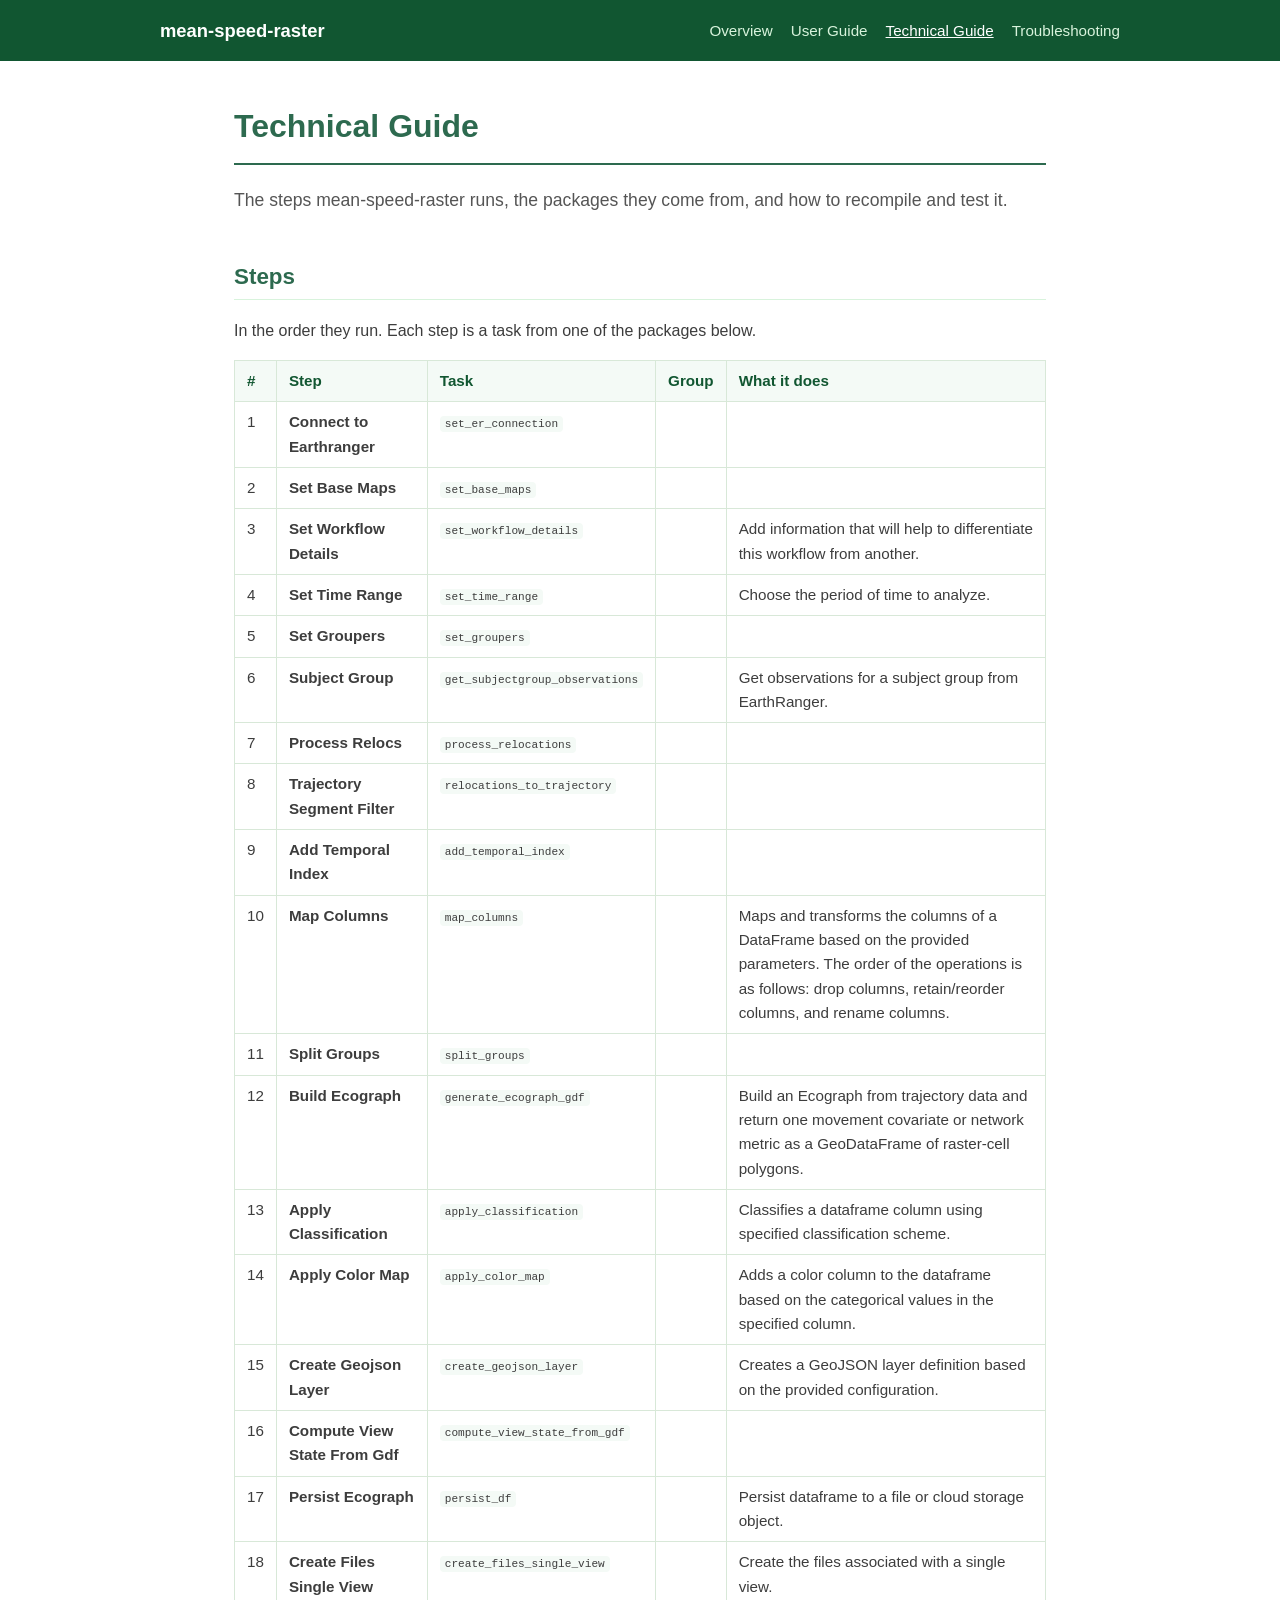
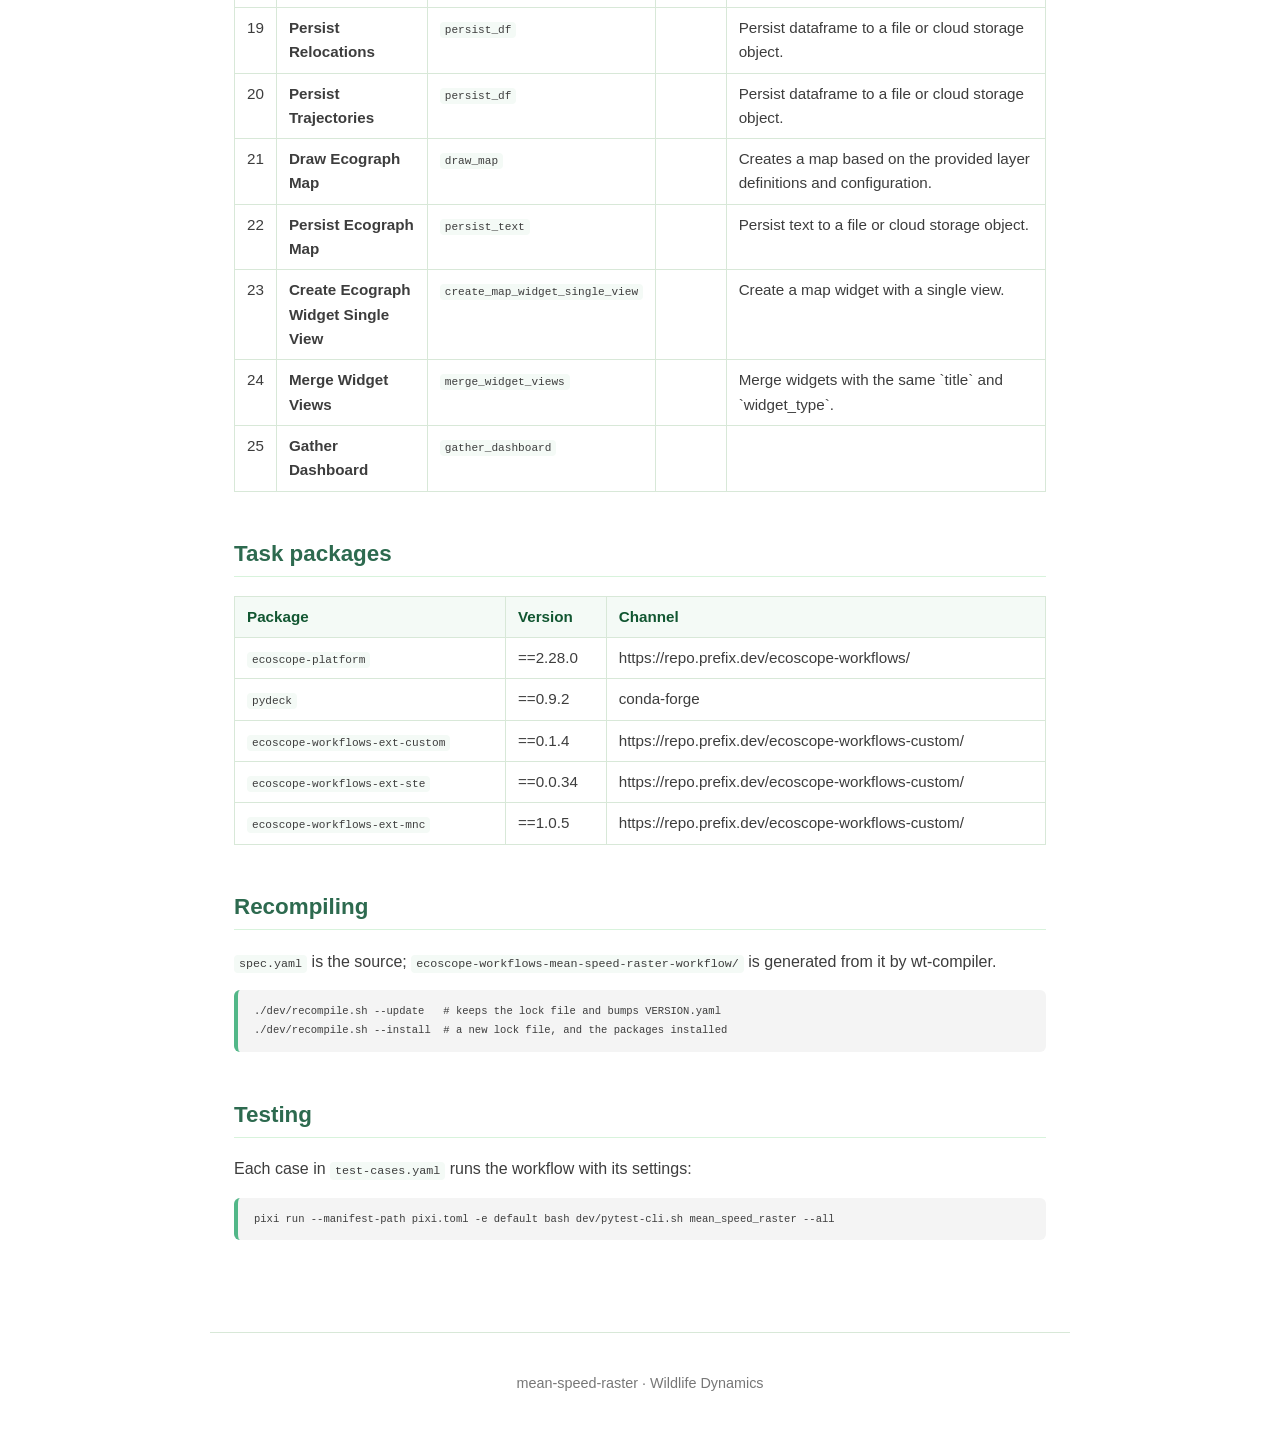
==== docs/technical-guide.html @ 31a27d5d "mean-speed-raster v0.0.0" ====
<!DOCTYPE html>
<html lang="en">
<head>
  <meta charset="utf-8" />
  <meta name="viewport" content="width=device-width, initial-scale=1.0" />
  <title>Technical Guide · mean-speed-raster</title>
  <link rel="stylesheet" href="assets/style.css" />
</head>
<body>
  <header class="site-header">
    <div class="bar">
      <a class="brand" href="index.html">mean-speed-raster</a>
      <nav>
        <a href="index.html">Overview</a>
        <a href="user-guide.html">User Guide</a>
        <a href="technical-guide.html" class="active">Technical Guide</a>
        <a href="troubleshooting.html">Troubleshooting</a>
      </nav>
    </div>
  </header>

  <main>
    <h1>Technical Guide</h1>
    <p class="lede">The steps mean-speed-raster runs, the packages they come from, and how to recompile and test it.</p>

    <h2>Steps</h2>
    <p>In the order they run. Each step is a task from one of the packages below.</p>
    <table>
      <thead><tr><th>#</th><th>Step</th><th>Task</th><th>Group</th><th>What it does</th></tr></thead>
      <tbody><tr><td>1</td><td><strong>Connect to Earthranger</strong></td><td><code>set_er_connection</code></td><td></td><td></td></tr><tr><td>2</td><td><strong>Set Base Maps</strong></td><td><code>set_base_maps</code></td><td></td><td></td></tr><tr><td>3</td><td><strong>Set Workflow Details</strong></td><td><code>set_workflow_details</code></td><td></td><td>Add information that will help to differentiate this workflow from another.</td></tr><tr><td>4</td><td><strong>Set Time Range</strong></td><td><code>set_time_range</code></td><td></td><td>Choose the period of time to analyze.</td></tr><tr><td>5</td><td><strong>Set Groupers</strong></td><td><code>set_groupers</code></td><td></td><td></td></tr><tr><td>6</td><td><strong>Subject Group</strong></td><td><code>get_subjectgroup_observations</code></td><td></td><td>Get observations for a subject group from EarthRanger.</td></tr><tr><td>7</td><td><strong>Process Relocs</strong></td><td><code>process_relocations</code></td><td></td><td></td></tr><tr><td>8</td><td><strong>Trajectory Segment Filter</strong></td><td><code>relocations_to_trajectory</code></td><td></td><td></td></tr><tr><td>9</td><td><strong>Add Temporal Index</strong></td><td><code>add_temporal_index</code></td><td></td><td></td></tr><tr><td>10</td><td><strong>Map Columns</strong></td><td><code>map_columns</code></td><td></td><td>Maps and transforms the columns of a DataFrame based on the provided parameters. The order of the operations is as follows: drop columns, retain/reorder columns, and rename columns.</td></tr><tr><td>11</td><td><strong>Split Groups</strong></td><td><code>split_groups</code></td><td></td><td></td></tr><tr><td>12</td><td><strong>Build Ecograph</strong></td><td><code>generate_ecograph_gdf</code></td><td></td><td>Build an Ecograph from trajectory data and return one movement covariate or network metric as a GeoDataFrame of raster-cell polygons.</td></tr><tr><td>13</td><td><strong>Apply Classification</strong></td><td><code>apply_classification</code></td><td></td><td>Classifies a dataframe column using specified classification scheme.</td></tr><tr><td>14</td><td><strong>Apply Color Map</strong></td><td><code>apply_color_map</code></td><td></td><td>Adds a color column to the dataframe based on the categorical values in the specified column.</td></tr><tr><td>15</td><td><strong>Create Geojson Layer</strong></td><td><code>create_geojson_layer</code></td><td></td><td>Creates a GeoJSON layer definition based on the provided configuration.</td></tr><tr><td>16</td><td><strong>Compute View State From Gdf</strong></td><td><code>compute_view_state_from_gdf</code></td><td></td><td></td></tr><tr><td>17</td><td><strong>Persist Ecograph</strong></td><td><code>persist_df</code></td><td></td><td>Persist dataframe to a file or cloud storage object.</td></tr><tr><td>18</td><td><strong>Create Files Single View</strong></td><td><code>create_files_single_view</code></td><td></td><td>Create the files associated with a single view.</td></tr><tr><td>19</td><td><strong>Persist Relocations</strong></td><td><code>persist_df</code></td><td></td><td>Persist dataframe to a file or cloud storage object.</td></tr><tr><td>20</td><td><strong>Persist Trajectories</strong></td><td><code>persist_df</code></td><td></td><td>Persist dataframe to a file or cloud storage object.</td></tr><tr><td>21</td><td><strong>Draw Ecograph Map</strong></td><td><code>draw_map</code></td><td></td><td>Creates a map based on the provided layer definitions and configuration.</td></tr><tr><td>22</td><td><strong>Persist Ecograph Map</strong></td><td><code>persist_text</code></td><td></td><td>Persist text to a file or cloud storage object.</td></tr><tr><td>23</td><td><strong>Create Ecograph Widget Single View</strong></td><td><code>create_map_widget_single_view</code></td><td></td><td>Create a map widget with a single view.</td></tr><tr><td>24</td><td><strong>Merge Widget Views</strong></td><td><code>merge_widget_views</code></td><td></td><td>Merge widgets with the same `title` and `widget_type`.</td></tr><tr><td>25</td><td><strong>Gather Dashboard</strong></td><td><code>gather_dashboard</code></td><td></td><td></td></tr></tbody>
    </table>

    <h2>Task packages</h2>
    <table>
      <thead><tr><th>Package</th><th>Version</th><th>Channel</th></tr></thead>
      <tbody><tr><td><code>ecoscope-platform</code></td><td>==2.28.0</td><td>https://repo.prefix.dev/ecoscope-workflows/</td></tr><tr><td><code>pydeck</code></td><td>==0.9.2</td><td>conda-forge</td></tr><tr><td><code>ecoscope-workflows-ext-custom</code></td><td>==0.1.4</td><td>https://repo.prefix.dev/ecoscope-workflows-custom/</td></tr><tr><td><code>ecoscope-workflows-ext-ste</code></td><td>==0.0.34</td><td>https://repo.prefix.dev/ecoscope-workflows-custom/</td></tr><tr><td><code>ecoscope-workflows-ext-mnc</code></td><td>==1.0.5</td><td>https://repo.prefix.dev/ecoscope-workflows-custom/</td></tr></tbody>
    </table>

    <h2>Recompiling</h2>
    <p><code>spec.yaml</code> is the source; <code>ecoscope-workflows-mean-speed-raster-workflow/</code> is generated from it by wt-compiler.</p>
    <pre><code>./dev/recompile.sh --update   # keeps the lock file and bumps VERSION.yaml
./dev/recompile.sh --install  # a new lock file, and the packages installed</code></pre>

    <h2>Testing</h2>
    <p>Each case in <code>test-cases.yaml</code> runs the workflow with its settings:</p>
    <pre><code>pixi run --manifest-path pixi.toml -e default bash dev/pytest-cli.sh mean_speed_raster --all</code></pre>
  </main>

  <footer class="site-footer">
    <p>mean-speed-raster &middot; Wildlife Dynamics</p>
  </footer>
</body>
</html>
---- docs/assets/style.css ----
:root {
  --green-dark: #115631;
  --green-mid: #2d6a4f;
  --green-light: #d8f3dc;
  --green-pale: #f4faf6;
  --amber: #e7a553;
  --slate: #3d3d3d;
  --grey-border: #d8e8d8;
}

* { box-sizing: border-box; }

body {
  font-family: -apple-system, BlinkMacSystemFont, "Segoe UI", sans-serif;
  color: var(--slate);
  line-height: 1.6;
  margin: 0;
  background: #fff;
}

.site-header {
  background: var(--green-dark);
  color: #fff;
  padding: 0 24px;
}

.site-header .bar {
  max-width: 960px;
  margin: 0 auto;
  display: flex;
  align-items: center;
  justify-content: space-between;
  flex-wrap: wrap;
  padding: 16px 0;
  gap: 12px;
}

.site-header .brand {
  font-weight: 700;
  font-size: 1.15em;
  color: #fff;
  text-decoration: none;
}

.site-header nav {
  display: flex;
  gap: 18px;
  flex-wrap: wrap;
}

.site-header nav a {
  color: var(--green-light);
  text-decoration: none;
  font-size: 0.95em;
}

.site-header nav a:hover,
.site-header nav a.active {
  color: #fff;
  text-decoration: underline;
}

main {
  max-width: 860px;
  margin: 0 auto;
  padding: 40px 24px 80px;
}

h1 {
  font-size: 2em;
  border-bottom: 2px solid var(--green-mid);
  padding-bottom: 10px;
  color: var(--green-mid);
  margin-top: 0;
}

h2 {
  font-size: 1.4em;
  color: var(--green-mid);
  margin-top: 2em;
  border-bottom: 1px solid var(--green-light);
  padding-bottom: 4px;
}

h3 {
  font-size: 1.1em;
  color: #40916c;
  margin-top: 1.5em;
}

p.lede {
  font-size: 1.1em;
  color: #555;
}

a { color: var(--green-mid); }

img {
  max-width: 100%;
  border: 1px solid var(--grey-border);
  border-radius: 6px;
  margin: 16px 0;
  box-shadow: 0 2px 8px rgba(0,0,0,0.1);
}

pre {
  background: #f4f4f4;
  padding: 12px 16px;
  border-radius: 6px;
  font-size: 0.9em;
  overflow-x: auto;
  border-left: 4px solid #52b788;
}

code {
  background: var(--green-pale);
  padding: 2px 5px;
  border-radius: 4px;
  font-size: 0.9em;
}

pre code { background: none; padding: 0; }

table {
  border-collapse: collapse;
  width: 100%;
  margin: 16px 0;
  font-size: 0.95em;
}

th, td {
  border: 1px solid var(--grey-border);
  padding: 8px 12px;
  text-align: left;
  vertical-align: top;
}

th {
  background: var(--green-pale);
  color: var(--green-dark);
}

hr {
  border: none;
  border-top: 1px solid var(--grey-border);
  margin: 2em 0;
}

.card-grid {
  display: grid;
  grid-template-columns: repeat(auto-fit, minmax(220px, 1fr));
  gap: 16px;
  margin: 24px 0;
}

.card {
  border: 1px solid var(--grey-border);
  border-radius: 8px;
  padding: 18px 20px;
  text-decoration: none;
  color: var(--slate);
  background: var(--green-pale);
  transition: box-shadow 0.15s ease, transform 0.15s ease;
}

.card:hover {
  box-shadow: 0 4px 14px rgba(17, 86, 49, 0.15);
  transform: translateY(-2px);
}

.card h3 {
  margin-top: 0;
  color: var(--green-dark);
}

.card p {
  margin-bottom: 0;
  color: #555;
  font-size: 0.95em;
}

.badge {
  display: inline-block;
  background: var(--amber);
  color: #3d2b00;
  font-size: 0.75em;
  font-weight: 600;
  padding: 2px 8px;
  border-radius: 10px;
  margin-left: 8px;
  vertical-align: middle;
}

.error-block {
  border-left: 4px solid var(--amber);
  background: #fdf6ec;
  border-radius: 6px;
  padding: 4px 18px;
  margin: 18px 0;
}

.error-block .symptom {
  font-weight: 600;
  color: var(--green-dark);
}

p.note {
  border-left: 4px solid var(--amber);
  background: #fff8e1;
  border-radius: 6px;
  padding: 10px 16px;
  margin: 16px 0;
  font-size: 0.95em;
}

footer.site-footer {
  max-width: 860px;
  margin: 0 auto;
  padding: 24px;
  color: #777;
  font-size: 0.9em;
  border-top: 1px solid var(--grey-border);
  text-align: center;
}

footer.site-footer a { color: var(--green-mid); }
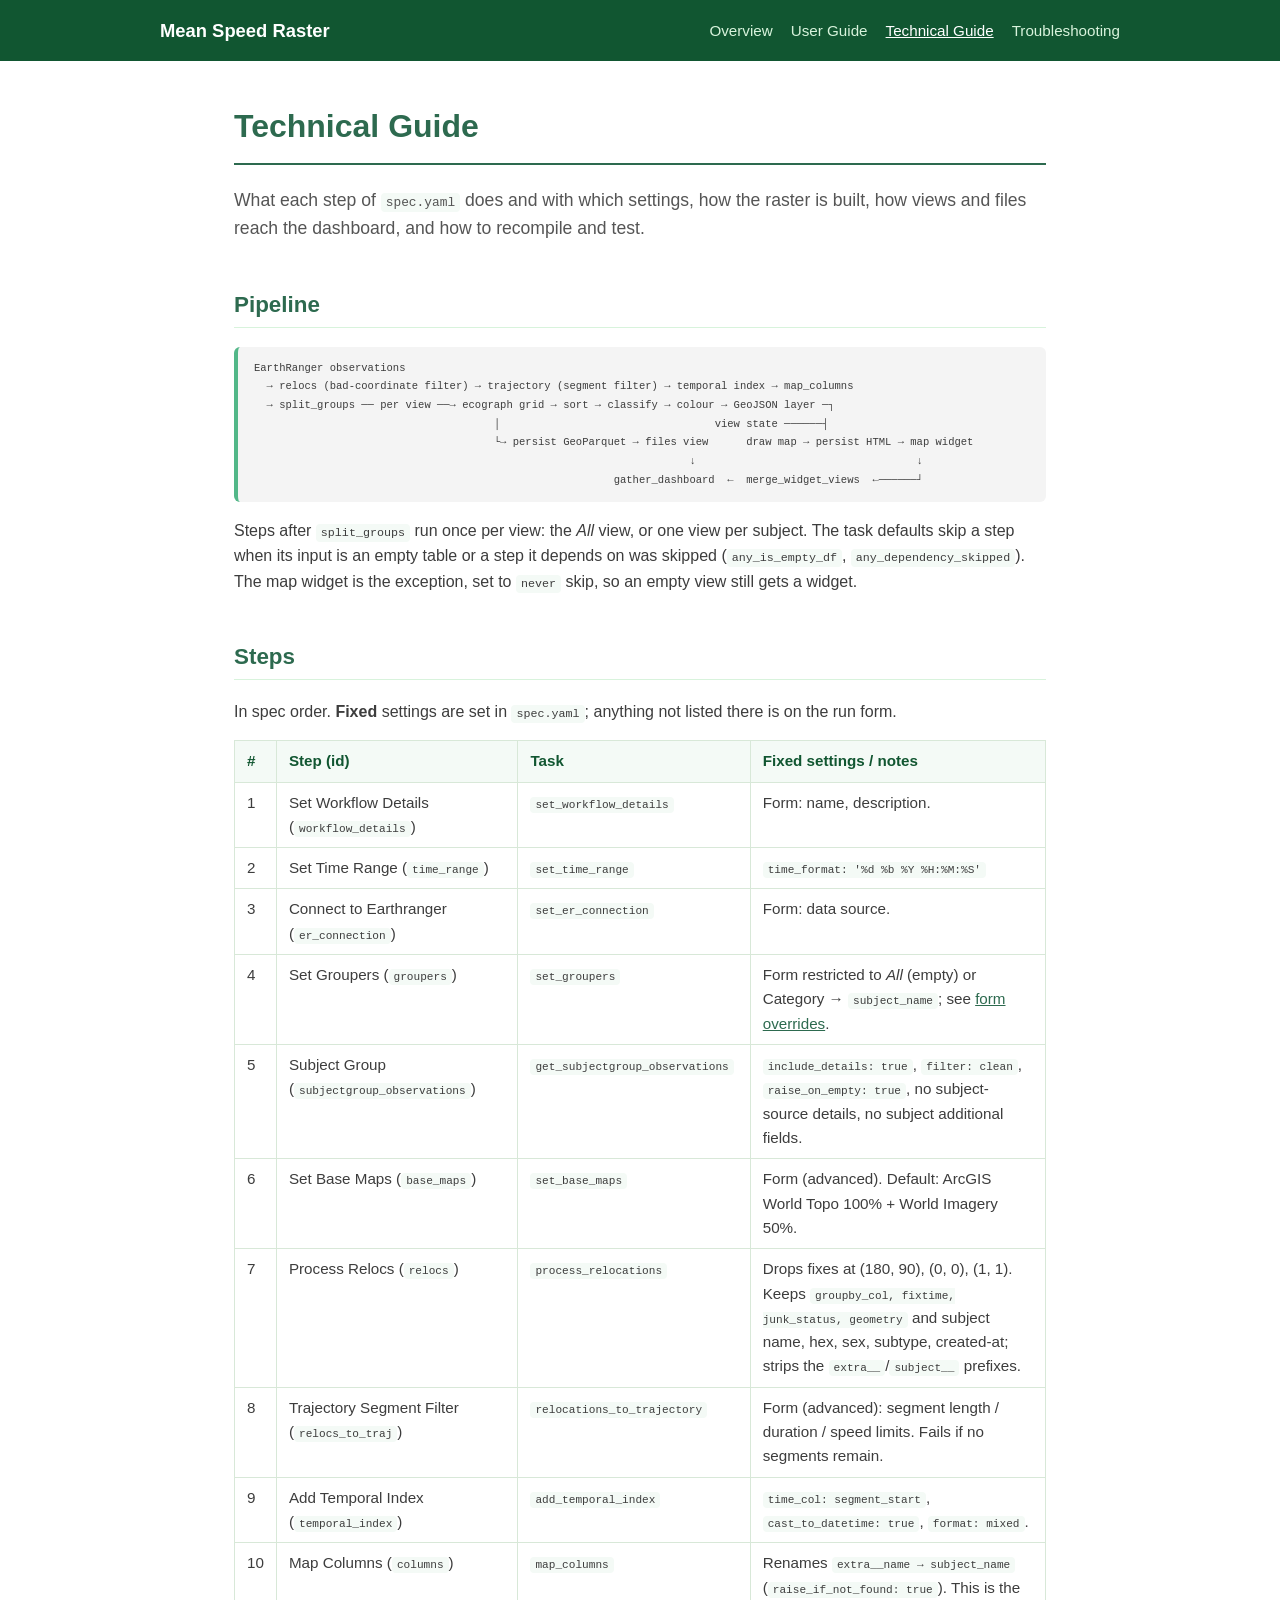
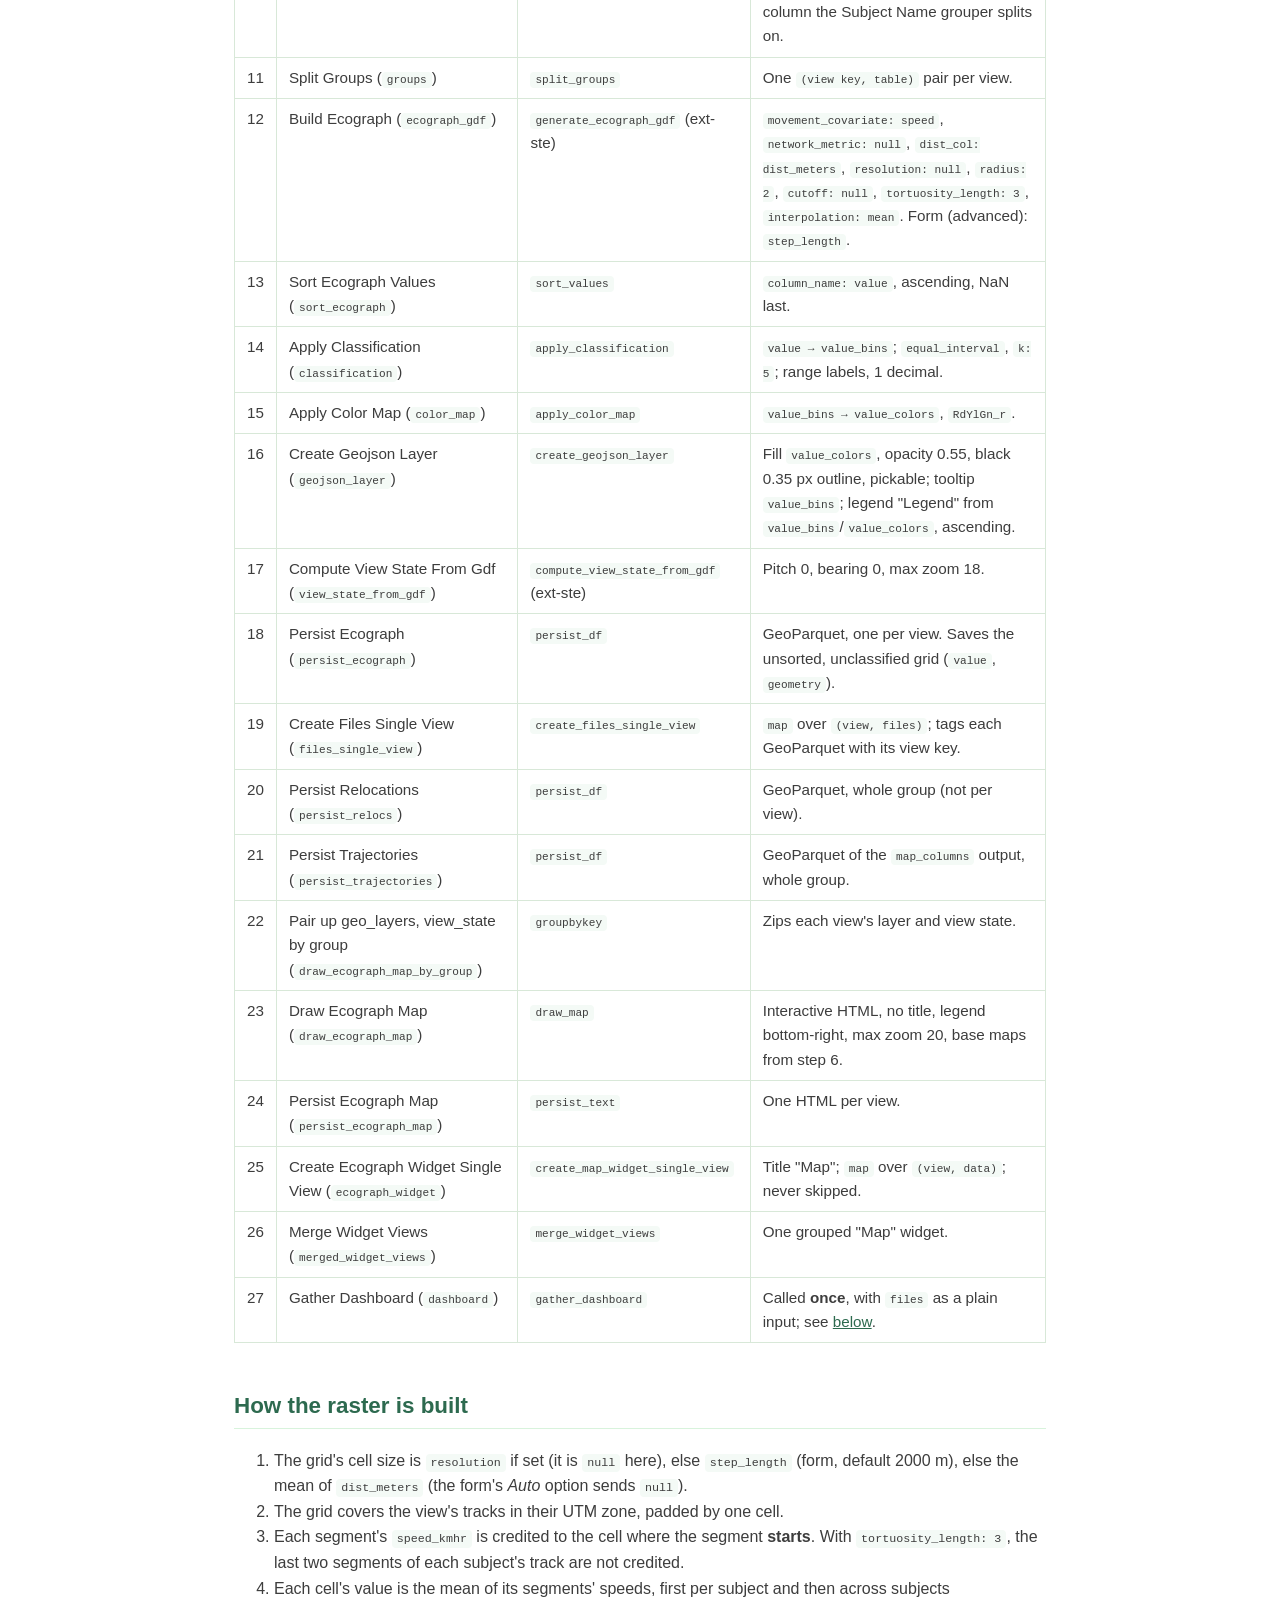
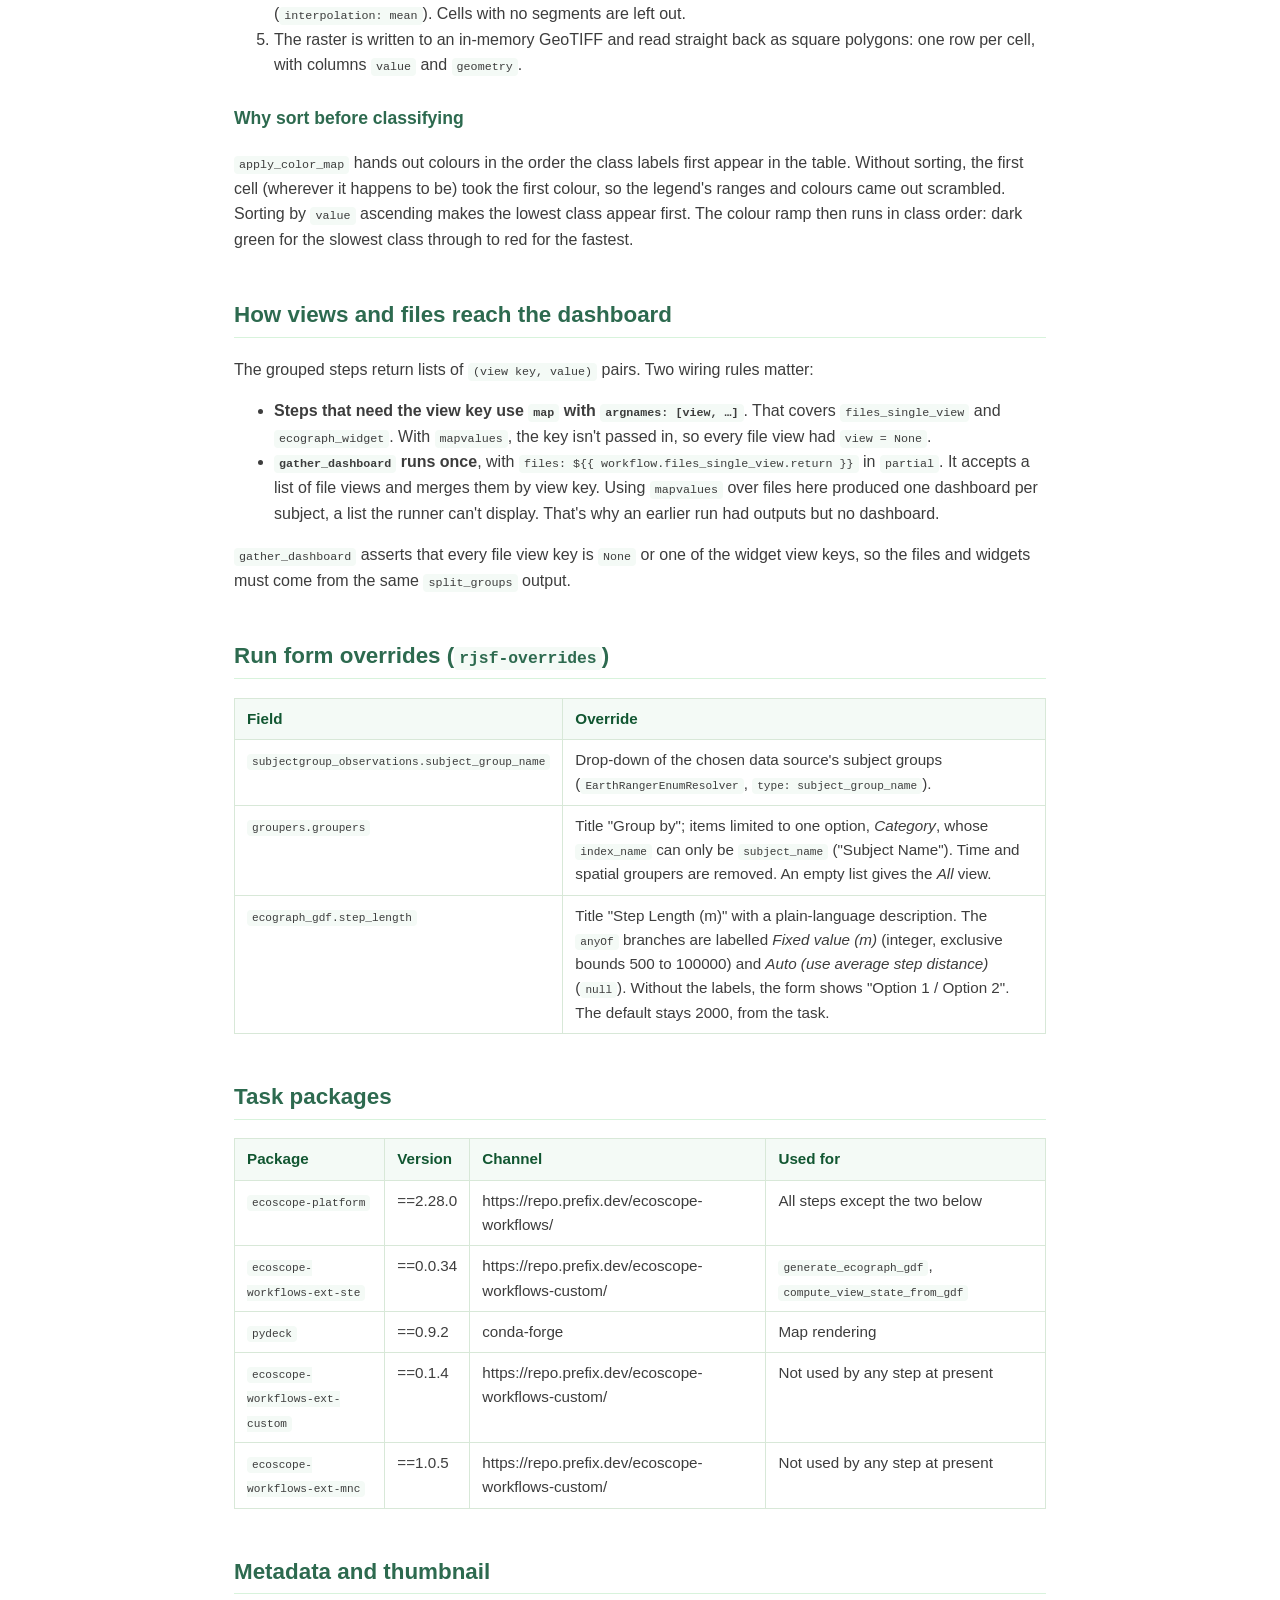
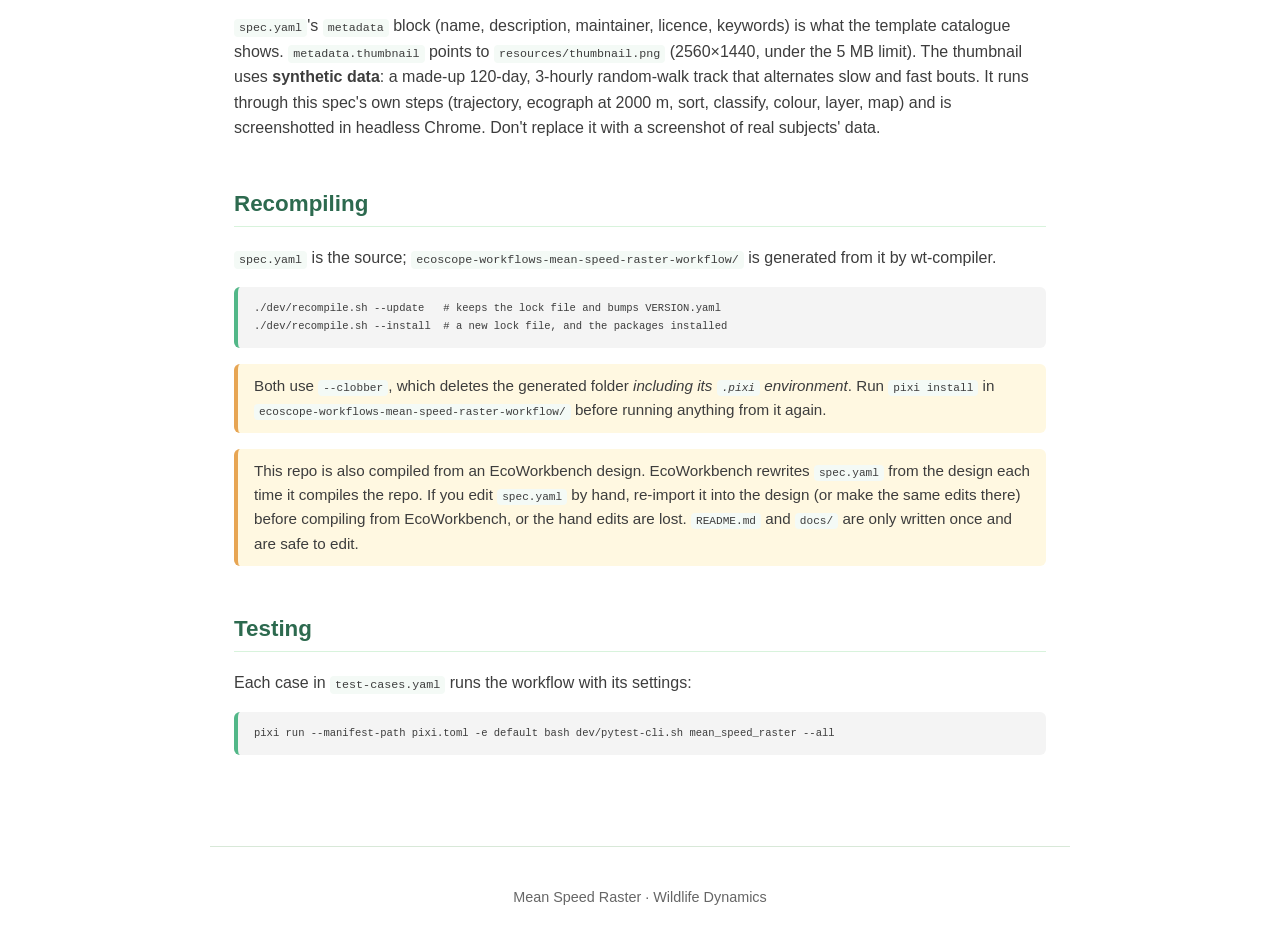
==== commit fd2ebad6: "Mean Speed Raster" ====
--- a/docs/technical-guide.html
+++ b/docs/technical-guide.html
@@ -3,13 +3,13 @@
 <head>
   <meta charset="utf-8" />
   <meta name="viewport" content="width=device-width, initial-scale=1.0" />
-  <title>Technical Guide · mean-speed-raster</title>
+  <title>Technical Guide · Mean Speed Raster</title>
   <link rel="stylesheet" href="assets/style.css" />
 </head>
 <body>
   <header class="site-header">
     <div class="bar">
-      <a class="brand" href="index.html">mean-speed-raster</a>
+      <a class="brand" href="index.html">Mean Speed Raster</a>
       <nav>
         <a href="index.html">Overview</a>
         <a href="user-guide.html">User Guide</a>
@@ -21,25 +21,104 @@
 
   <main>
     <h1>Technical Guide</h1>
-    <p class="lede">The steps mean-speed-raster runs, the packages they come from, and how to recompile and test it.</p>
+    <p class="lede">What each step of <code>spec.yaml</code> does and with which settings, how the raster is built, how views and files reach the dashboard, and how to recompile and test.</p>
+
+    <h2>Pipeline</h2>
+    <pre><code>EarthRanger observations
+  → relocs (bad-coordinate filter) → trajectory (segment filter) → temporal index → map_columns
+  → split_groups ── per view ──→ ecograph grid → sort → classify → colour → GeoJSON layer ─┐
+                                      │                                  view state ──────┤
+                                      └→ persist GeoParquet → files view      draw map → persist HTML → map widget
+                                                                     ↓                                   ↓
+                                                         gather_dashboard  ←  merge_widget_views  ←──────┘</code></pre>
+    <p>Steps after <code>split_groups</code> run once per view: the <em>All</em> view, or one view per subject. The task defaults skip a step when its input is an empty table or a step it depends on was skipped (<code>any_is_empty_df</code>, <code>any_dependency_skipped</code>). The map widget is the exception, set to <code>never</code> skip, so an empty view still gets a widget.</p>
 
     <h2>Steps</h2>
-    <p>In the order they run. Each step is a task from one of the packages below.</p>
+    <p>In spec order. <strong>Fixed</strong> settings are set in <code>spec.yaml</code>; anything not listed there is on the run form.</p>
     <table>
-      <thead><tr><th>#</th><th>Step</th><th>Task</th><th>Group</th><th>What it does</th></tr></thead>
-      <tbody><tr><td>1</td><td><strong>Connect to Earthranger</strong></td><td><code>set_er_connection</code></td><td></td><td></td></tr><tr><td>2</td><td><strong>Set Base Maps</strong></td><td><code>set_base_maps</code></td><td></td><td></td></tr><tr><td>3</td><td><strong>Set Workflow Details</strong></td><td><code>set_workflow_details</code></td><td></td><td>Add information that will help to differentiate this workflow from another.</td></tr><tr><td>4</td><td><strong>Set Time Range</strong></td><td><code>set_time_range</code></td><td></td><td>Choose the period of time to analyze.</td></tr><tr><td>5</td><td><strong>Set Groupers</strong></td><td><code>set_groupers</code></td><td></td><td></td></tr><tr><td>6</td><td><strong>Subject Group</strong></td><td><code>get_subjectgroup_observations</code></td><td></td><td>Get observations for a subject group from EarthRanger.</td></tr><tr><td>7</td><td><strong>Process Relocs</strong></td><td><code>process_relocations</code></td><td></td><td></td></tr><tr><td>8</td><td><strong>Trajectory Segment Filter</strong></td><td><code>relocations_to_trajectory</code></td><td></td><td></td></tr><tr><td>9</td><td><strong>Add Temporal Index</strong></td><td><code>add_temporal_index</code></td><td></td><td></td></tr><tr><td>10</td><td><strong>Map Columns</strong></td><td><code>map_columns</code></td><td></td><td>Maps and transforms the columns of a DataFrame based on the provided parameters. The order of the operations is as follows: drop columns, retain/reorder columns, and rename columns.</td></tr><tr><td>11</td><td><strong>Split Groups</strong></td><td><code>split_groups</code></td><td></td><td></td></tr><tr><td>12</td><td><strong>Build Ecograph</strong></td><td><code>generate_ecograph_gdf</code></td><td></td><td>Build an Ecograph from trajectory data and return one movement covariate or network metric as a GeoDataFrame of raster-cell polygons.</td></tr><tr><td>13</td><td><strong>Apply Classification</strong></td><td><code>apply_classification</code></td><td></td><td>Classifies a dataframe column using specified classification scheme.</td></tr><tr><td>14</td><td><strong>Apply Color Map</strong></td><td><code>apply_color_map</code></td><td></td><td>Adds a color column to the dataframe based on the categorical values in the specified column.</td></tr><tr><td>15</td><td><strong>Create Geojson Layer</strong></td><td><code>create_geojson_layer</code></td><td></td><td>Creates a GeoJSON layer definition based on the provided configuration.</td></tr><tr><td>16</td><td><strong>Compute View State From Gdf</strong></td><td><code>compute_view_state_from_gdf</code></td><td></td><td></td></tr><tr><td>17</td><td><strong>Persist Ecograph</strong></td><td><code>persist_df</code></td><td></td><td>Persist dataframe to a file or cloud storage object.</td></tr><tr><td>18</td><td><strong>Create Files Single View</strong></td><td><code>create_files_single_view</code></td><td></td><td>Create the files associated with a single view.</td></tr><tr><td>19</td><td><strong>Persist Relocations</strong></td><td><code>persist_df</code></td><td></td><td>Persist dataframe to a file or cloud storage object.</td></tr><tr><td>20</td><td><strong>Persist Trajectories</strong></td><td><code>persist_df</code></td><td></td><td>Persist dataframe to a file or cloud storage object.</td></tr><tr><td>21</td><td><strong>Draw Ecograph Map</strong></td><td><code>draw_map</code></td><td></td><td>Creates a map based on the provided layer definitions and configuration.</td></tr><tr><td>22</td><td><strong>Persist Ecograph Map</strong></td><td><code>persist_text</code></td><td></td><td>Persist text to a file or cloud storage object.</td></tr><tr><td>23</td><td><strong>Create Ecograph Widget Single View</strong></td><td><code>create_map_widget_single_view</code></td><td></td><td>Create a map widget with a single view.</td></tr><tr><td>24</td><td><strong>Merge Widget Views</strong></td><td><code>merge_widget_views</code></td><td></td><td>Merge widgets with the same `title` and `widget_type`.</td></tr><tr><td>25</td><td><strong>Gather Dashboard</strong></td><td><code>gather_dashboard</code></td><td></td><td></td></tr></tbody>
+      <thead><tr><th>#</th><th>Step (id)</th><th>Task</th><th>Fixed settings / notes</th></tr></thead>
+      <tbody>
+        <tr><td>1</td><td>Set Workflow Details (<code>workflow_details</code>)</td><td><code>set_workflow_details</code></td><td>Form: name, description.</td></tr>
+        <tr><td>2</td><td>Set Time Range (<code>time_range</code>)</td><td><code>set_time_range</code></td><td><code>time_format: '%d %b %Y %H:%M:%S'</code></td></tr>
+        <tr><td>3</td><td>Connect to Earthranger (<code>er_connection</code>)</td><td><code>set_er_connection</code></td><td>Form: data source.</td></tr>
+        <tr><td>4</td><td>Set Groupers (<code>groupers</code>)</td><td><code>set_groupers</code></td><td>Form restricted to <em>All</em> (empty) or Category → <code>subject_name</code>; see <a href="#overrides">form overrides</a>.</td></tr>
+        <tr><td>5</td><td>Subject Group (<code>subjectgroup_observations</code>)</td><td><code>get_subjectgroup_observations</code></td><td><code>include_details: true</code>, <code>filter: clean</code>, <code>raise_on_empty: true</code>, no subject-source details, no subject additional fields.</td></tr>
+        <tr><td>6</td><td>Set Base Maps (<code>base_maps</code>)</td><td><code>set_base_maps</code></td><td>Form (advanced). Default: ArcGIS World Topo 100% + World Imagery 50%.</td></tr>
+        <tr><td>7</td><td>Process Relocs (<code>relocs</code>)</td><td><code>process_relocations</code></td><td>Drops fixes at (180, 90), (0, 0), (1, 1). Keeps <code>groupby_col, fixtime, junk_status, geometry</code> and subject name, hex, sex, subtype, created-at; strips the <code>extra__</code>/<code>subject__</code> prefixes.</td></tr>
+        <tr><td>8</td><td>Trajectory Segment Filter (<code>relocs_to_traj</code>)</td><td><code>relocations_to_trajectory</code></td><td>Form (advanced): segment length / duration / speed limits. Fails if no segments remain.</td></tr>
+        <tr><td>9</td><td>Add Temporal Index (<code>temporal_index</code>)</td><td><code>add_temporal_index</code></td><td><code>time_col: segment_start</code>, <code>cast_to_datetime: true</code>, <code>format: mixed</code>.</td></tr>
+        <tr><td>10</td><td>Map Columns (<code>columns</code>)</td><td><code>map_columns</code></td><td>Renames <code>extra__name → subject_name</code> (<code>raise_if_not_found: true</code>). This is the column the Subject Name grouper splits on.</td></tr>
+        <tr><td>11</td><td>Split Groups (<code>groups</code>)</td><td><code>split_groups</code></td><td>One <code>(view key, table)</code> pair per view.</td></tr>
+        <tr><td>12</td><td>Build Ecograph (<code>ecograph_gdf</code>)</td><td><code>generate_ecograph_gdf</code> (ext-ste)</td><td><code>movement_covariate: speed</code>, <code>network_metric: null</code>, <code>dist_col: dist_meters</code>, <code>resolution: null</code>, <code>radius: 2</code>, <code>cutoff: null</code>, <code>tortuosity_length: 3</code>, <code>interpolation: mean</code>. Form (advanced): <code>step_length</code>.</td></tr>
+        <tr><td>13</td><td>Sort Ecograph Values (<code>sort_ecograph</code>)</td><td><code>sort_values</code></td><td><code>column_name: value</code>, ascending, NaN last.</td></tr>
+        <tr><td>14</td><td>Apply Classification (<code>classification</code>)</td><td><code>apply_classification</code></td><td><code>value → value_bins</code>; <code>equal_interval</code>, <code>k: 5</code>; range labels, 1 decimal.</td></tr>
+        <tr><td>15</td><td>Apply Color Map (<code>color_map</code>)</td><td><code>apply_color_map</code></td><td><code>value_bins → value_colors</code>, <code>RdYlGn_r</code>.</td></tr>
+        <tr><td>16</td><td>Create Geojson Layer (<code>geojson_layer</code>)</td><td><code>create_geojson_layer</code></td><td>Fill <code>value_colors</code>, opacity 0.55, black 0.35 px outline, pickable; tooltip <code>value_bins</code>; legend "Legend" from <code>value_bins</code>/<code>value_colors</code>, ascending.</td></tr>
+        <tr><td>17</td><td>Compute View State From Gdf (<code>view_state_from_gdf</code>)</td><td><code>compute_view_state_from_gdf</code> (ext-ste)</td><td>Pitch 0, bearing 0, max zoom 18.</td></tr>
+        <tr><td>18</td><td>Persist Ecograph (<code>persist_ecograph</code>)</td><td><code>persist_df</code></td><td>GeoParquet, one per view. Saves the unsorted, unclassified grid (<code>value</code>, <code>geometry</code>).</td></tr>
+        <tr><td>19</td><td>Create Files Single View (<code>files_single_view</code>)</td><td><code>create_files_single_view</code></td><td><code>map</code> over <code>(view, files)</code>; tags each GeoParquet with its view key.</td></tr>
+        <tr><td>20</td><td>Persist Relocations (<code>persist_relocs</code>)</td><td><code>persist_df</code></td><td>GeoParquet, whole group (not per view).</td></tr>
+        <tr><td>21</td><td>Persist Trajectories (<code>persist_trajectories</code>)</td><td><code>persist_df</code></td><td>GeoParquet of the <code>map_columns</code> output, whole group.</td></tr>
+        <tr><td>22</td><td>Pair up geo_layers, view_state by group (<code>draw_ecograph_map_by_group</code>)</td><td><code>groupbykey</code></td><td>Zips each view's layer and view state.</td></tr>
+        <tr><td>23</td><td>Draw Ecograph Map (<code>draw_ecograph_map</code>)</td><td><code>draw_map</code></td><td>Interactive HTML, no title, legend bottom-right, max zoom 20, base maps from step 6.</td></tr>
+        <tr><td>24</td><td>Persist Ecograph Map (<code>persist_ecograph_map</code>)</td><td><code>persist_text</code></td><td>One HTML per view.</td></tr>
+        <tr><td>25</td><td>Create Ecograph Widget Single View (<code>ecograph_widget</code>)</td><td><code>create_map_widget_single_view</code></td><td>Title "Map"; <code>map</code> over <code>(view, data)</code>; never skipped.</td></tr>
+        <tr><td>26</td><td>Merge Widget Views (<code>merged_widget_views</code>)</td><td><code>merge_widget_views</code></td><td>One grouped "Map" widget.</td></tr>
+        <tr><td>27</td><td>Gather Dashboard (<code>dashboard</code>)</td><td><code>gather_dashboard</code></td><td>Called <strong>once</strong>, with <code>files</code> as a plain input; see <a href="#dashboard">below</a>.</td></tr>
+      </tbody>
+    </table>
+
+    <h2>How the raster is built</h2>
+    <ol>
+      <li>The grid's cell size is <code>resolution</code> if set (it is <code>null</code> here), else <code>step_length</code> (form, default 2000 m), else the mean of <code>dist_meters</code> (the form's <em>Auto</em> option sends <code>null</code>).</li>
+      <li>The grid covers the view's tracks in their UTM zone, padded by one cell.</li>
+      <li>Each segment's <code>speed_kmhr</code> is credited to the cell where the segment <strong>starts</strong>. With <code>tortuosity_length: 3</code>, the last two segments of each subject's track are not credited.</li>
+      <li>Each cell's value is the mean of its segments' speeds, first per subject and then across subjects (<code>interpolation: mean</code>). Cells with no segments are left out.</li>
+      <li>The raster is written to an in-memory GeoTIFF and read straight back as square polygons: one row per cell, with columns <code>value</code> and <code>geometry</code>.</li>
+    </ol>
+
+    <h3>Why sort before classifying</h3>
+    <p><code>apply_color_map</code> hands out colours in the order the class labels first appear in the table. Without sorting, the first cell (wherever it happens to be) took the first colour, so the legend's ranges and colours came out scrambled. Sorting by <code>value</code> ascending makes the lowest class appear first. The colour ramp then runs in class order: dark green for the slowest class through to red for the fastest.</p>
+
+    <h2 id="dashboard">How views and files reach the dashboard</h2>
+    <p>The grouped steps return lists of <code>(view key, value)</code> pairs. Two wiring rules matter:</p>
+    <ul>
+      <li><strong>Steps that need the view key use <code>map</code> with <code>argnames: [view, …]</code></strong>. That covers <code>files_single_view</code> and <code>ecograph_widget</code>. With <code>mapvalues</code>, the key isn't passed in, so every file view had <code>view = None</code>.</li>
+      <li><strong><code>gather_dashboard</code> runs once</strong>, with <code>files: ${{ workflow.files_single_view.return }}</code> in <code>partial</code>. It accepts a list of file views and merges them by view key. Using <code>mapvalues</code> over files here produced one dashboard per subject, a list the runner can't display. That's why an earlier run had outputs but no dashboard.</li>
+    </ul>
+    <p><code>gather_dashboard</code> asserts that every file view key is <code>None</code> or one of the widget view keys, so the files and widgets must come from the same <code>split_groups</code> output.</p>
+
+    <h2 id="overrides">Run form overrides (<code>rjsf-overrides</code>)</h2>
+    <table>
+      <thead><tr><th>Field</th><th>Override</th></tr></thead>
+      <tbody>
+        <tr><td><code>subjectgroup_observations.subject_group_name</code></td><td>Drop-down of the chosen data source's subject groups (<code>EarthRangerEnumResolver</code>, <code>type: subject_group_name</code>).</td></tr>
+        <tr><td><code>groupers.groupers</code></td><td>Title "Group by"; items limited to one option, <em>Category</em>, whose <code>index_name</code> can only be <code>subject_name</code> ("Subject Name"). Time and spatial groupers are removed. An empty list gives the <em>All</em> view.</td></tr>
+        <tr><td><code>ecograph_gdf.step_length</code></td><td>Title "Step Length (m)" with a plain-language description. The <code>anyOf</code> branches are labelled <em>Fixed value (m)</em> (integer, exclusive bounds 500 to 100000) and <em>Auto (use average step distance)</em> (<code>null</code>). Without the labels, the form shows "Option 1 / Option 2". The default stays 2000, from the task.</td></tr>
+      </tbody>
     </table>
 
     <h2>Task packages</h2>
     <table>
-      <thead><tr><th>Package</th><th>Version</th><th>Channel</th></tr></thead>
-      <tbody><tr><td><code>ecoscope-platform</code></td><td>==2.28.0</td><td>https://repo.prefix.dev/ecoscope-workflows/</td></tr><tr><td><code>pydeck</code></td><td>==0.9.2</td><td>conda-forge</td></tr><tr><td><code>ecoscope-workflows-ext-custom</code></td><td>==0.1.4</td><td>https://repo.prefix.dev/ecoscope-workflows-custom/</td></tr><tr><td><code>ecoscope-workflows-ext-ste</code></td><td>==0.0.34</td><td>https://repo.prefix.dev/ecoscope-workflows-custom/</td></tr><tr><td><code>ecoscope-workflows-ext-mnc</code></td><td>==1.0.5</td><td>https://repo.prefix.dev/ecoscope-workflows-custom/</td></tr></tbody>
+      <thead><tr><th>Package</th><th>Version</th><th>Channel</th><th>Used for</th></tr></thead>
+      <tbody>
+        <tr><td><code>ecoscope-platform</code></td><td>==2.28.0</td><td>https://repo.prefix.dev/ecoscope-workflows/</td><td>All steps except the two below</td></tr>
+        <tr><td><code>ecoscope-workflows-ext-ste</code></td><td>==0.0.34</td><td>https://repo.prefix.dev/ecoscope-workflows-custom/</td><td><code>generate_ecograph_gdf</code>, <code>compute_view_state_from_gdf</code></td></tr>
+        <tr><td><code>pydeck</code></td><td>==0.9.2</td><td>conda-forge</td><td>Map rendering</td></tr>
+        <tr><td><code>ecoscope-workflows-ext-custom</code></td><td>==0.1.4</td><td>https://repo.prefix.dev/ecoscope-workflows-custom/</td><td>Not used by any step at present</td></tr>
+        <tr><td><code>ecoscope-workflows-ext-mnc</code></td><td>==1.0.5</td><td>https://repo.prefix.dev/ecoscope-workflows-custom/</td><td>Not used by any step at present</td></tr>
+      </tbody>
     </table>
+
+    <h2>Metadata and thumbnail</h2>
+    <p><code>spec.yaml</code>'s <code>metadata</code> block (name, description, maintainer, licence, keywords) is what the template catalogue shows. <code>metadata.thumbnail</code> points to <code>resources/thumbnail.png</code> (2560×1440, under the 5 MB limit). The thumbnail uses <strong>synthetic data</strong>: a made-up 120-day, 3-hourly random-walk track that alternates slow and fast bouts. It runs through this spec's own steps (trajectory, ecograph at 2000 m, sort, classify, colour, layer, map) and is screenshotted in headless Chrome. Don't replace it with a screenshot of real subjects' data.</p>
 
     <h2>Recompiling</h2>
     <p><code>spec.yaml</code> is the source; <code>ecoscope-workflows-mean-speed-raster-workflow/</code> is generated from it by wt-compiler.</p>
     <pre><code>./dev/recompile.sh --update   # keeps the lock file and bumps VERSION.yaml
 ./dev/recompile.sh --install  # a new lock file, and the packages installed</code></pre>
+    <p class="note">Both use <code>--clobber</code>, which deletes the generated folder <em>including its <code>.pixi</code> environment</em>. Run <code>pixi install</code> in <code>ecoscope-workflows-mean-speed-raster-workflow/</code> before running anything from it again.</p>
+    <p class="note">This repo is also compiled from an EcoWorkbench design. EcoWorkbench rewrites <code>spec.yaml</code> from the design each time it compiles the repo. If you edit <code>spec.yaml</code> by hand, re-import it into the design (or make the same edits there) before compiling from EcoWorkbench, or the hand edits are lost. <code>README.md</code> and <code>docs/</code> are only written once and are safe to edit.</p>
 
     <h2>Testing</h2>
     <p>Each case in <code>test-cases.yaml</code> runs the workflow with its settings:</p>
@@ -47,7 +126,7 @@
   </main>
 
   <footer class="site-footer">
-    <p>mean-speed-raster &middot; Wildlife Dynamics</p>
+    <p>Mean Speed Raster &middot; Wildlife Dynamics</p>
   </footer>
 </body>
 </html>
--- a/docs/assets/style.css
+++ b/docs/assets/style.css
@@ -84,7 +84,7 @@
 
 h3 {
   font-size: 1.1em;
-  color: #40916c;
+  color: var(--green-mid);
   margin-top: 1.5em;
 }
 
@@ -217,10 +217,13 @@
   max-width: 860px;
   margin: 0 auto;
   padding: 24px;
-  color: #777;
+  color: #666;
   font-size: 0.9em;
   border-top: 1px solid var(--grey-border);
   text-align: center;
 }
 
 footer.site-footer a { color: var(--green-mid); }
+
+figure { margin: 16px 0; }
+figcaption { color: #555; font-size: 0.9em; margin-top: 6px; }
